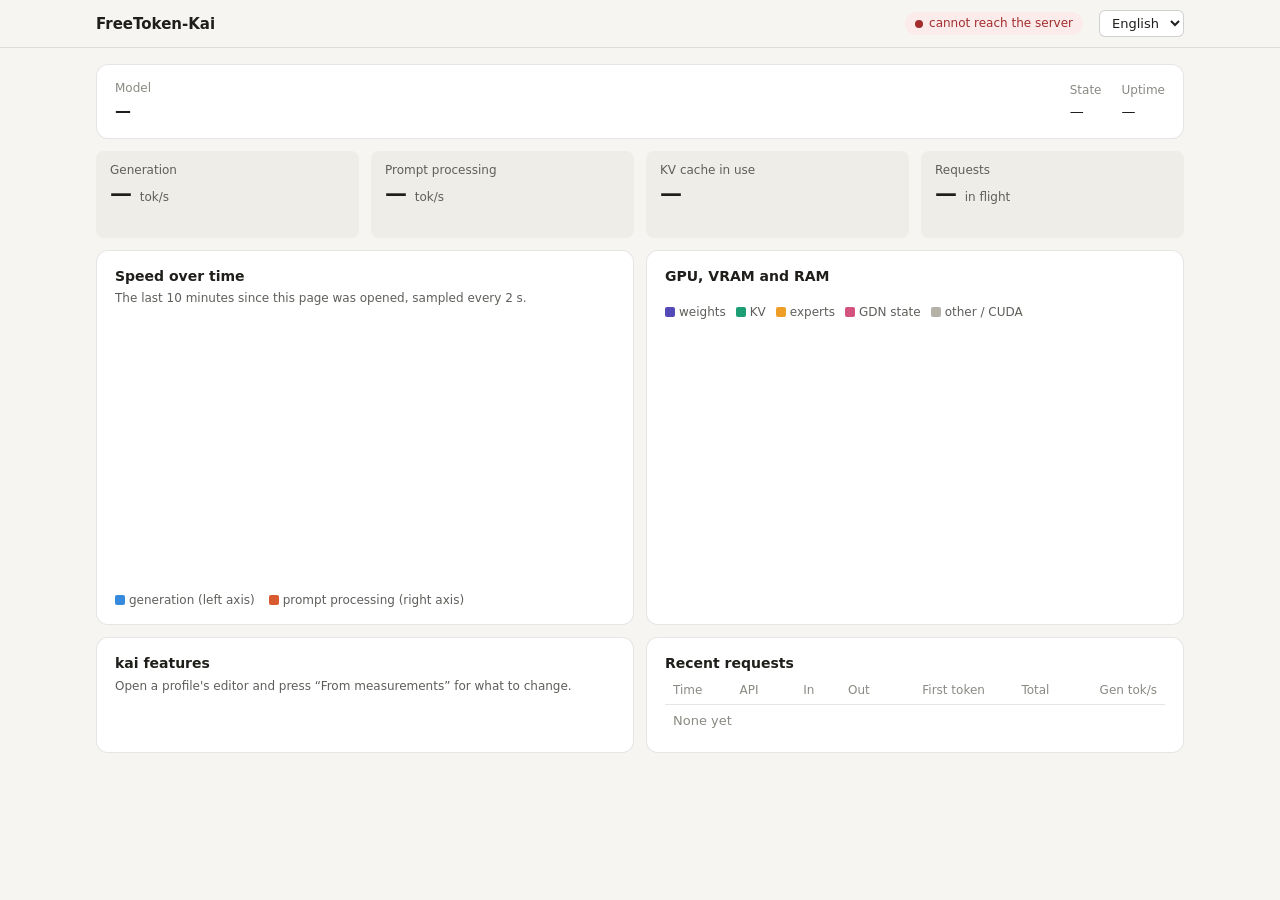
==== python/freetoken/webui/static/index.html @ 3e325a22 "feat(mgr): ft mgr, a browser console for the kai server ft daemon stays upstream's. ft mgr (port 190" ====
<!doctype html>
<html lang="ja">
<head>
<meta charset="utf-8">
<meta name="viewport" content="width=device-width, initial-scale=1">
<title>FreeToken-Kai ダッシュボード</title>
<link rel="stylesheet" href="style.css">
</head>
<body>
<main class="wrap stack">

  <section class="card" id="engine">
    <div style="display:flex;gap:16px;align-items:center;flex-wrap:wrap">
      <div style="min-width:0">
        <div class="small muted" data-i18n="dash_model"></div>
        <div id="eng-model" style="font-weight:600;font-size:16px;word-break:break-all">—</div>
      </div>
      <div id="eng-load" hidden style="min-width:220px;flex:1">
        <div class="small muted" id="eng-load-l"></div>
        <div class="bar"><div id="eng-load-bar" style="width:0;background:var(--accent)"></div></div>
      </div>
      <span class="grow"></span>
      <div style="display:flex;gap:20px;align-items:flex-start">
        <div><div class="small muted" data-i18n="dash_state"></div><div id="eng-state">—</div></div>
        <div><div class="small muted" data-i18n="dash_uptime"></div><div id="eng-uptime">—</div></div>
      </div>
    </div>
    <div id="eng-msg" class="small" style="margin-top:6px" hidden></div>
  </section>

  <section class="grid g4">
    <div class="tile"><div class="l" data-i18n="dash_tile_gen"></div><div class="v"><span id="t-dec">—</span> <small>tok/s</small></div><div class="s" id="t-dec-s">&nbsp;</div></div>
    <div class="tile"><div class="l" data-i18n="dash_tile_prefill"></div><div class="v"><span id="t-pre">—</span> <small>tok/s</small></div><div class="s" id="t-pre-s">&nbsp;</div></div>
    <div class="tile"><div class="l" data-i18n="dash_tile_kv"></div><div class="v"><span id="t-kv">—</span> <small id="t-kv-tot"></small></div><div class="s" id="t-kv-s">&nbsp;</div></div>
    <div class="tile"><div class="l" data-i18n="dash_tile_req"></div><div class="v"><span id="t-req">—</span> <small data-i18n="dash_req_active"></small></div><div class="s" id="t-req-s">&nbsp;</div></div>
  </section>

  <section class="grid g2">
    <div class="card">
      <h2 data-i18n="dash_chart"></h2>
      <p class="hint" data-i18n="dash_chart_hint"></p>
      <canvas id="tps-chart" height="160"></canvas>
      <div class="legend"><span><span class="sw" style="background:var(--c-h2d)"></span><span data-i18n="dash_chart_gen"></span></span><span><span class="sw" style="background:var(--c-ssd)"></span><span data-i18n="dash_chart_prefill"></span></span></div>
    </div>
    <div class="card">
      <h2 data-i18n="dash_gpu"></h2>
      <p class="hint" id="gpu-hint"></p>
      <div id="gpus" class="stack"></div>
      <div class="legend one-line">
        <span><span class="sw" style="background:var(--c-weights)"></span><span data-i18n="dash_lg_weights"></span></span>
        <span><span class="sw" style="background:var(--c-kv)"></span><span data-i18n="dash_lg_kv"></span></span>
        <span><span class="sw" style="background:var(--c-moe)"></span><span data-i18n="dash_lg_moe"></span></span>
        <span><span class="sw" style="background:var(--c-mamba)"></span><span data-i18n="dash_lg_mamba"></span></span>
        <span id="lg-engine" hidden><span class="sw" style="background:var(--c-engine)"></span><span data-i18n="dash_lg_engine"></span></span>
        <span><span class="sw" style="background:var(--c-other)"></span><span data-i18n="dash_lg_other"></span></span>
      </div>
      <div id="ram" style="margin-top:14px"></div>
      <div class="legend" id="ram-legend" hidden>
        <span><span class="sw" style="background:var(--c-ram-used)"></span><span data-i18n="dash_lg_ram_used"></span></span>
        <span><span class="sw" style="background:var(--c-ram-cache)"></span><span data-i18n="dash_lg_ram_cache"></span></span>
        <span><span class="sw" style="background:var(--tile);box-shadow:inset 0 0 0 1px var(--line2)"></span><span data-i18n="dash_lg_ram_free"></span></span>
      </div>
    </div>
  </section>

  <section class="grid g2">
    <div class="card">
      <h2 data-i18n="dash_kai"></h2>
      <p class="hint" data-i18n="dash_kai_hint"></p>
      <div id="kai"></div>
    </div>
    <div class="card">
      <h2 data-i18n="dash_reqs"></h2>
      <div class="tablewrap"><table>
        <thead><tr><th data-i18n="dash_col_time"></th><th data-i18n="dash_col_api"></th><th class="num" data-i18n="dash_col_in"></th><th class="num" data-i18n="dash_col_out"></th><th class="num" data-i18n="dash_col_ttft"></th><th class="num" data-i18n="dash_col_total"></th><th class="num" data-i18n="dash_col_tps"></th></tr></thead>
        <tbody id="reqs"><tr><td colspan="7" class="muted" data-i18n="dash_reqs_none"></td></tr></tbody>
      </table></div>
    </div>
  </section>

  <section class="grid g2" id="daemon-only" hidden>
    <div class="card">
      <div style="display:flex;align-items:center;gap:8px;flex-wrap:wrap">
        <h2 style="margin:0" data-i18n="dash_profiles"></h2><span class="grow"></span>
        <button id="btn-save-profile"></button>
      </div>
      <p class="hint" style="margin-top:4px" data-i18n="dash_profiles_hint"></p>
      <div id="profiles"></div>
    </div>
    <div class="card">
      <div style="display:flex;align-items:center;gap:8px"><h2 style="margin:0" data-i18n="dash_log"></h2><span class="grow"></span><label class="small muted"><input type="checkbox" id="log-follow" checked> <span data-i18n="dash_log_follow"></span></label></div>
      <pre class="log" id="log" style="margin-top:8px"></pre>
    </div>
  </section>

</main>
<script src="i18n.js"></script>
<script src="suggest.js"></script>
<script src="common.js"></script>
<script src="demo.js"></script>
<script src="profile-editor.js"></script>
<script src="dashboard.js"></script>
</body>
</html>
---- python/freetoken/webui/static/style.css ----
:root {
  --bg: #f6f5f1; --card: #ffffff; --tile: #efede7; --line: rgba(0,0,0,.10); --line2: rgba(0,0,0,.18);
  --fg: #1f1e1b; --fg2: #5f5e5a; --fg3: #8a8983;
  --accent: #185fa5; --accent-bg: #e6f1fb; --ok: #3b6d11; --ok-bg: #eaf3de;
  --warn: #854f0b; --warn-bg: #faeeda; --bad: #a32d2d; --bad-bg: #fcebeb;
  --c-weights: #534ab7; --c-engine: #afa9ec; --c-ram-used: #0f6e56; --c-ram-cache: #9fe1cb; --c-kv: #1d9e75; --c-moe: #ef9f27; --c-mamba: #d4537e; --c-other: #b4b2a9;
  --c-gpu: #888780; --c-h2d: #378add; --c-ssd: #d85a30; --c-misc: #d3d1c7;
  --heat0: #f1efe8;
  --mono: ui-monospace, "Cascadia Mono", Consolas, monospace;
  color-scheme: light;
}
@media (prefers-color-scheme: dark) {
  :root {
    --bg: #1b1b19; --card: #242422; --tile: #2c2c2a; --line: rgba(255,255,255,.10); --line2: rgba(255,255,255,.20);
    --fg: #ecebe6; --fg2: #b4b2a9; --fg3: #888780;
    --accent: #85b7eb; --accent-bg: #0c447c; --ok: #97c459; --ok-bg: #27500a;
    --warn: #fac775; --warn-bg: #633806; --bad: #f09595; --bad-bg: #791f1f;
    --c-misc: #444441; --heat0: #2c2c2a;
    color-scheme: dark;
  }
}
* { box-sizing: border-box; }
[hidden] { display: none !important; }
body { margin: 0; background: var(--bg); color: var(--fg); font: 14px/1.6 system-ui, "Segoe UI", "Hiragino Sans", "Yu Gothic UI", sans-serif; }
a { color: var(--accent); }
.wrap { max-width: 1120px; margin: 0 auto; padding: 0 16px 48px; }
header.top { position: sticky; top: 0; z-index: 5; background: var(--bg); border-bottom: 1px solid var(--line); margin-bottom: 16px; }
header.top .wrap { display: flex; align-items: center; gap: 16px; padding-block: 10px; flex-wrap: wrap; }
.brand { font-weight: 600; font-size: 15px; }
nav.tabs { display: flex; gap: 4px; }
nav.tabs a { text-decoration: none; color: var(--fg2); padding: 4px 12px; border-radius: 6px; }
nav.tabs a.on { background: var(--card); color: var(--fg); box-shadow: inset 0 0 0 1px var(--line); }
.grow { flex: 1; }
.pill { display: inline-flex; align-items: center; gap: 6px; font-size: 12px; padding: 2px 10px; border-radius: 999px; white-space: nowrap; }
.pill.ok { background: var(--ok-bg); color: var(--ok); } .pill.warn { background: var(--warn-bg); color: var(--warn); }
.pill.bad { background: var(--bad-bg); color: var(--bad); } .pill.info { background: var(--accent-bg); color: var(--accent); }
.pill.mute { background: var(--tile); color: var(--fg2); }
.dot { width: 8px; height: 8px; border-radius: 50%; background: currentColor; }
button, .btn { white-space: nowrap; font: inherit; font-size: 13px; color: var(--fg); background: var(--card); border: 1px solid var(--line2); border-radius: 6px; padding: 4px 12px; cursor: pointer; }
button:hover { background: var(--tile); } button:disabled { opacity: .5; cursor: default; }
button.primary { background: var(--accent); color: var(--card); border-color: var(--accent); }
button.danger { color: var(--bad); }
input[type=text], input[type=password], select { font: inherit; font-size: 13px; color: var(--fg); background: var(--card); border: 1px solid var(--line2); border-radius: 6px; padding: 4px 8px; }
.grid { display: grid; gap: 12px; }
.g4 { grid-template-columns: repeat(auto-fit, minmax(190px, 1fr)); }
.g2 { grid-template-columns: repeat(auto-fit, minmax(min(100%, 420px), 1fr)); }
.stack { display: flex; flex-direction: column; gap: 12px; }
.card { background: var(--card); border: 1px solid var(--line); border-radius: 12px; padding: 14px 18px; min-width: 0; }
.card h2 { font-size: 14px; font-weight: 600; margin: 0 0 2px; }
.card .hint { font-size: 12px; color: var(--fg2); margin: 0 0 10px; }
.tile { background: var(--tile); border-radius: 8px; padding: 10px 14px; min-width: 0; }
.tile .l { font-size: 12px; color: var(--fg2); } .tile .v { font-size: 22px; font-weight: 600; line-height: 1.3; }
.tile .v small { font-size: 12px; font-weight: 400; color: var(--fg2); } .tile .s { font-size: 12px; color: var(--fg3); }
.bar { display: flex; height: 14px; border-radius: 4px; overflow: hidden; background: var(--tile); }
.bar > div { height: 100%; }
.legend { display: flex; gap: 14px; flex-wrap: wrap; font-size: 12px; color: var(--fg2); margin-top: 6px; }
.sw { display: inline-block; width: 10px; height: 10px; border-radius: 2px; margin-right: 4px; vertical-align: -1px; }
.kv { display: flex; justify-content: space-between; gap: 12px; padding: 6px 0; border-top: 1px solid var(--line); font-size: 13px; }
.kv:first-child { border-top: 0; } .kv .k { color: var(--fg2); }
.muted { color: var(--fg3); } .small { font-size: 12px; } .warn-text { color: var(--warn); }
.tablewrap { overflow-x: auto; }
table { width: 100%; border-collapse: collapse; font-size: 13px; }
th { text-align: left; font-weight: 400; color: var(--fg3); font-size: 12px; padding: 4px 8px; }
td { padding: 6px 8px; border-top: 1px solid var(--line); white-space: nowrap; }
td.num, th.num { text-align: right; font-variant-numeric: tabular-nums; }
pre.log { font-family: var(--mono); font-size: 12px; line-height: 1.5; background: var(--tile); border-radius: 8px; padding: 10px; height: 260px; overflow: auto; margin: 0; white-space: pre-wrap; word-break: break-all; }
.banner { border-radius: 12px; padding: 12px 18px; display: flex; gap: 12px; align-items: flex-start; }
.banner.warn { background: var(--warn-bg); color: var(--warn); } .banner.ok { background: var(--ok-bg); color: var(--ok); }
.banner.info { background: var(--accent-bg); color: var(--accent); } .banner.bad { background: var(--bad-bg); color: var(--bad); }
.banner b { font-weight: 600; } .banner p { margin: 2px 0 0; font-size: 13px; }
.empty { text-align: center; padding: 28px 12px; color: var(--fg2); }
.profile { display: flex; gap: 10px; align-items: flex-start; padding: 10px 0; border-top: 1px solid var(--line); }
.profile:first-child { border-top: 0; }
.profile code { font-family: var(--mono); font-size: 12px; color: var(--fg2); word-break: break-all; }
.seg { display: inline-flex; gap: 4px; } .seg button.on { background: var(--accent-bg); color: var(--accent); border-color: var(--accent); }
.sug { display: flex; gap: 12px; align-items: flex-start; padding: 10px 0; border-top: 1px solid var(--line); }
.sug:first-child { border-top: 0; } .sug .n { width: 18px; font-weight: 600; } .sug .t { font-weight: 600; }
.sug .d { font-size: 12px; color: var(--fg2); margin-top: 2px; } .sug .gain { font-weight: 600; color: var(--ok); white-space: nowrap; }
.sliders { display: grid; grid-template-columns: auto minmax(0, 1fr) 90px; gap: 8px 12px; align-items: center; font-size: 13px; }
.sliders output { text-align: right; font-weight: 600; }
canvas { display: block; width: 100%; }
svg text { fill: var(--fg3); font-size: 11px; }
dialog { border: 1px solid var(--line2); border-radius: 12px; background: var(--card); color: var(--fg); max-width: min(520px, 92vw); }
dialog::backdrop { background: rgba(0,0,0,.4); }
dialog.pe { max-width: none; width: min(1040px, 96vw); box-sizing: border-box; }
.pe-split { display: grid; grid-template-columns: minmax(0, 1.35fr) minmax(0, 1fr); gap: 12px; align-items: start; }
.pe-left { min-width: 0; }
.pe-rows { max-height: 320px; overflow-y: auto; border: 1px solid var(--line); border-radius: 8px; }
.pe-row { display: flex; align-items: center; gap: 8px; padding: 6px 8px; border-top: 1px solid var(--line); cursor: pointer; }
.pe-row:first-child { border-top: 0; }
.pe-row:hover { background: var(--tile); }
.pe-row.on { background: var(--accent-bg); }
.pe-row code { font-family: var(--mono); font-size: 12px; color: var(--fg); font-weight: 600; white-space: nowrap; }
.pe-row input[type=text], .pe-row select { width: 150px; flex-shrink: 0; }
.pe-row button { padding: 0 8px; color: var(--fg2); }
.pe-right { position: sticky; top: 8px; background: var(--tile); border-radius: 8px; padding: 10px 12px; min-height: 160px; max-height: 420px; overflow-y: auto; }
.pe-right code { font-family: var(--mono); font-size: 12px; }
.pe-cat { position: sticky; top: 0; z-index: 1; background: var(--card); color: var(--fg3); font-size: 11px; padding: 4px 8px; border-top: 1px solid var(--line); }
.pe-rows .pe-cat:first-child, .pe-cat:first-child { border-top: 0; }
.pe-pick { display: block; width: 100%; text-align: left; border: 0; border-top: 1px solid var(--line); border-radius: 0; padding: 6px 4px; background: none; }
.pe-pick code { font-family: var(--mono); font-size: 12px; font-weight: 600; color: var(--fg); }
@media (max-width: 720px) { .pe-split { grid-template-columns: minmax(0, 1fr); } .pe-right { position: static; } }
dialog.pe form { width: 100% !important; }
dialog.pe input, dialog.pe select, dialog.pe textarea { box-sizing: border-box; max-width: 100%; }
.legend.one-line { flex-wrap: nowrap; gap: 10px; white-space: nowrap; overflow: hidden; }
.icon-btn { width: 30px; height: 30px; padding: 0; display: inline-flex; align-items: center; justify-content: center; }
.icon-btn svg { width: 16px; height: 16px; fill: none; stroke: currentColor; stroke-width: 2; stroke-linecap: round; stroke-linejoin: round; }
.icon-btn.go { color: var(--accent); }
.icon-btn.go svg, .icon-btn.stop svg { fill: currentColor; stroke: none; }
.icon-btn:disabled.go { color: var(--fg3); }
.demo-flag { position: fixed; right: 12px; bottom: 12px; z-index: 9; }
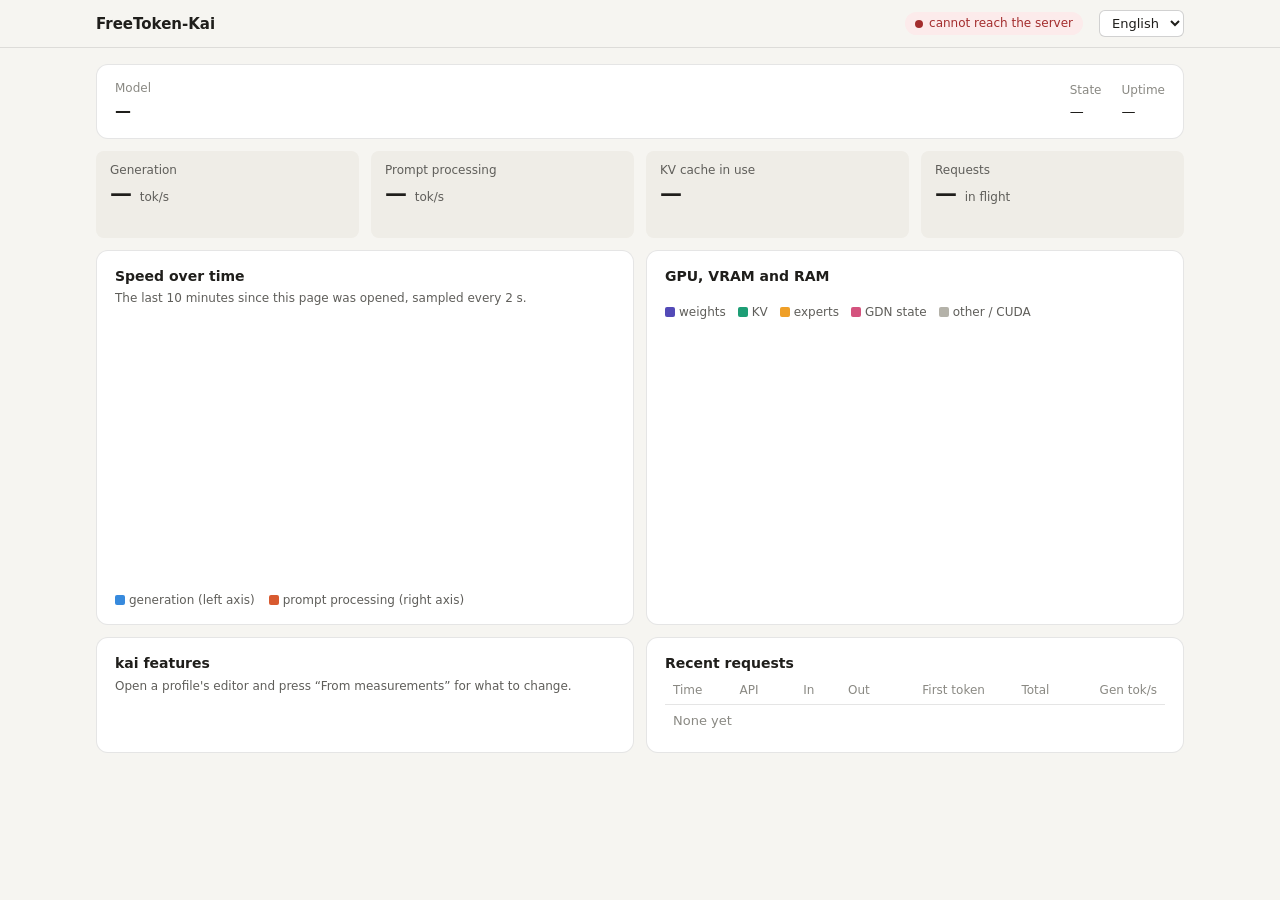
==== commit 21a3b94a: "feat(webui): where a token's time goes, per-expert counts for every layer, a cache size estimate --m" ====
--- a/python/freetoken/webui/static/index.html
+++ b/python/freetoken/webui/static/index.html
@@ -4,6 +4,7 @@
 <meta charset="utf-8">
 <meta name="viewport" content="width=device-width, initial-scale=1">
 <title>FreeToken-Kai ダッシュボード</title>
+<link rel="icon" href="favicon.svg" type="image/svg+xml">
 <link rel="stylesheet" href="style.css">
 </head>
 <body>
@@ -15,15 +16,15 @@
         <div class="small muted" data-i18n="dash_model"></div>
         <div id="eng-model" style="font-weight:600;font-size:16px;word-break:break-all">—</div>
       </div>
-      <div id="eng-load" hidden style="min-width:220px;flex:1">
-        <div class="small muted" id="eng-load-l"></div>
-        <div class="bar"><div id="eng-load-bar" style="width:0;background:var(--accent)"></div></div>
-      </div>
       <span class="grow"></span>
       <div style="display:flex;gap:20px;align-items:flex-start">
         <div><div class="small muted" data-i18n="dash_state"></div><div id="eng-state">—</div></div>
         <div><div class="small muted" data-i18n="dash_uptime"></div><div id="eng-uptime">—</div></div>
       </div>
+    </div>
+    <div id="eng-load" hidden style="margin-top:10px">
+      <div class="small muted" id="eng-load-l"></div>
+      <div class="bar"><div id="eng-load-bar" style="width:0;background:var(--accent)"></div></div>
     </div>
     <div id="eng-msg" class="small" style="margin-top:6px" hidden></div>
   </section>
@@ -78,10 +79,29 @@
     </div>
   </section>
 
+  <section class="grid g2" id="moe-cards" hidden>
+    <div class="card">
+      <h2 data-i18n="tok_title"></h2>
+      <p class="hint" data-i18n="tok_hint"></p>
+      <div id="tok"></div>
+    </div>
+    <div class="card">
+      <h2 data-i18n="slot_title"></h2>
+      <div id="slots"></div>
+    </div>
+  </section>
+
+  <section class="card" id="heat-card" hidden>
+    <h2 data-i18n="heat_title"></h2>
+    <p class="hint" data-i18n="heat_hint"></p>
+    <div id="heat"></div>
+  </section>
+
   <section class="grid g2" id="daemon-only" hidden>
     <div class="card">
       <div style="display:flex;align-items:center;gap:8px;flex-wrap:wrap">
         <h2 style="margin:0" data-i18n="dash_profiles"></h2><span class="grow"></span>
+        <a class="btn" href="bench.html" id="btn-bench" data-i18n="dash_bench"></a>
         <button id="btn-save-profile"></button>
       </div>
       <p class="hint" style="margin-top:4px" data-i18n="dash_profiles_hint"></p>
@@ -96,7 +116,9 @@
 </main>
 <script src="i18n.js"></script>
 <script src="suggest.js"></script>
+<script src="heatmap.js"></script>
 <script src="common.js"></script>
+<script src="breakdown.js"></script>
 <script src="demo.js"></script>
 <script src="profile-editor.js"></script>
 <script src="dashboard.js"></script>
--- a/python/freetoken/webui/static/style.css
+++ b/python/freetoken/webui/static/style.css
@@ -36,6 +36,7 @@
 .pill.bad { background: var(--bad-bg); color: var(--bad); } .pill.info { background: var(--accent-bg); color: var(--accent); }
 .pill.mute { background: var(--tile); color: var(--fg2); }
 .dot { width: 8px; height: 8px; border-radius: 50%; background: currentColor; }
+.btn { text-decoration: none; display: inline-block; }
 button, .btn { white-space: nowrap; font: inherit; font-size: 13px; color: var(--fg); background: var(--card); border: 1px solid var(--line2); border-radius: 6px; padding: 4px 12px; cursor: pointer; }
 button:hover { background: var(--tile); } button:disabled { opacity: .5; cursor: default; }
 button.primary { background: var(--accent); color: var(--card); border-color: var(--accent); }
@@ -81,6 +82,9 @@
 canvas { display: block; width: 100%; }
 svg text { fill: var(--fg3); font-size: 11px; }
 dialog { border: 1px solid var(--line2); border-radius: 12px; background: var(--card); color: var(--fg); max-width: min(520px, 92vw); }
+dialog.ask { width: min(440px, 92vw); box-sizing: border-box; padding: 18px 20px; }
+dialog.ask .ask-msg { font-size: 14px; line-height: 1.6; white-space: pre-wrap; }
+button.danger-fill { background: var(--bad); color: var(--card); border-color: var(--bad); }
 dialog::backdrop { background: rgba(0,0,0,.4); }
 dialog.pe { max-width: none; width: min(1040px, 96vw); box-sizing: border-box; }
 .pe-split { display: grid; grid-template-columns: minmax(0, 1.35fr) minmax(0, 1fr); gap: 12px; align-items: start; }
@@ -102,10 +106,51 @@
 @media (max-width: 720px) { .pe-split { grid-template-columns: minmax(0, 1fr); } .pe-right { position: static; } }
 dialog.pe form { width: 100% !important; }
 dialog.pe input, dialog.pe select, dialog.pe textarea { box-sizing: border-box; max-width: 100%; }
-.legend.one-line { flex-wrap: nowrap; gap: 10px; white-space: nowrap; overflow: hidden; }
+.bm-hero { display: grid; grid-template-columns: minmax(0, 1.1fr) minmax(0, 1fr); gap: 12px; }
+@media (max-width: 820px) { .bm-hero { grid-template-columns: minmax(0, 1fr); } }
+.bm-steps { list-style: none; margin: 0; padding: 0; }
+.bm-steps li { display: flex; align-items: center; gap: 10px; padding: 7px 4px; border-top: 1px solid var(--line); font-size: 13px; }
+.bm-steps li:first-child { border-top: 0; }
+.bm-steps .ico { width: 18px; height: 18px; flex-shrink: 0; border-radius: 50%; display: inline-flex; align-items: center; justify-content: center; font-size: 11px; background: var(--tile); color: var(--fg3); }
+.bm-steps li.run .ico { background: var(--accent-bg); color: var(--accent); animation: bm-pulse 1s ease-in-out infinite; }
+.bm-steps li.done .ico { background: var(--ok-bg); color: var(--ok); }
+.bm-steps li.skip .ico, .bm-steps li.failed .ico { background: var(--warn-bg); color: var(--warn); }
+.bm-steps li.run { font-weight: 600; }
+.bm-steps .val { margin-left: auto; font-variant-numeric: tabular-nums; color: var(--fg2); white-space: nowrap; }
+@keyframes bm-pulse { 50% { opacity: .45; } }
+.bm-gauge-wrap { text-align: center; }
+.bm-now { font-size: 13px; color: var(--fg2); min-height: 20px; }
+.bm-score { display: grid; grid-template-columns: repeat(auto-fit, minmax(230px, 1fr)); gap: 12px; }
+.bm-score .tile .v { font-size: 26px; }
+.bm-flag { display: flex; gap: 12px; align-items: flex-start; padding: 8px 0; border-top: 1px solid var(--line); }
+.bm-flag:first-child { border-top: 0; }
+.bm-flag code { font-family: var(--mono); font-size: 12px; font-weight: 600; white-space: nowrap; }
+table.bm-trials td.win, table.bm-trials th.win { background: var(--ok-bg); }
+.bm-steps { max-height: 560px; overflow-y: auto; position: relative; }
+/* setup: a heading and its note on their own lines, choices whose text wraps beside the control */
+.bm-group { display: flex; flex-direction: column; gap: 2px; }
+.bm-group > .muted { margin-bottom: 4px; }
+.bm-choice { display: grid; grid-template-columns: 18px 1fr; column-gap: 8px; align-items: start; padding: 2px 0; cursor: pointer; }
+.bm-choice > input { margin: 3px 0 0; }
+.bm-choice > span { display: flex; flex-direction: column; gap: 1px; min-width: 0; }
+.bm-steps li.two { align-items: flex-start; }
+.bm-steps li.two .grow { min-width: 0; }
+.bm-steps li.two .val2 { display: block; margin-top: 2px; font-size: 12px; font-weight: 400; color: var(--fg2); font-variant-numeric: tabular-nums; }
+.bm-steps li.planned { color: var(--fg3); }
+.bm-steps li.two .bm-row-title { display: block; }
+.bm-steps li.two .bm-row-detail { display: block; font-size: 12px; font-weight: 400; color: var(--fg3); line-height: 1.45; }
+.bm-now-sub { font-size: 12px; color: var(--fg3); margin-top: 2px; }
+.heat-strip { display: flex; gap: 1px; height: 28px; border-radius: 4px; overflow: hidden; }
+.heat-cell { flex: 1; min-width: 0; }
+.heat-ticks { display: flex; gap: 1px; font-size: 10px; color: var(--fg3); height: 14px; white-space: nowrap; }
+.heat-scale { display: inline-block; width: 120px; height: 10px; border-radius: 2px; background: linear-gradient(90deg, var(--tile), var(--c-ssd)); box-shadow: inset 0 0 0 1px var(--line); }
+.legend.one-line { gap: 4px 12px; white-space: nowrap; }
 .icon-btn { width: 30px; height: 30px; padding: 0; display: inline-flex; align-items: center; justify-content: center; }
 .icon-btn svg { width: 16px; height: 16px; fill: none; stroke: currentColor; stroke-width: 2; stroke-linecap: round; stroke-linejoin: round; }
 .icon-btn.go { color: var(--accent); }
 .icon-btn.go svg, .icon-btn.stop svg { fill: currentColor; stroke: none; }
 .icon-btn:disabled.go { color: var(--fg3); }
 .demo-flag { position: fixed; right: 12px; bottom: 12px; z-index: 9; }
+
+/* Japanese wraps between phrases, not inside a word (Chrome 119+; others keep the default) */
+:lang(ja) body { word-break: auto-phrase; }
